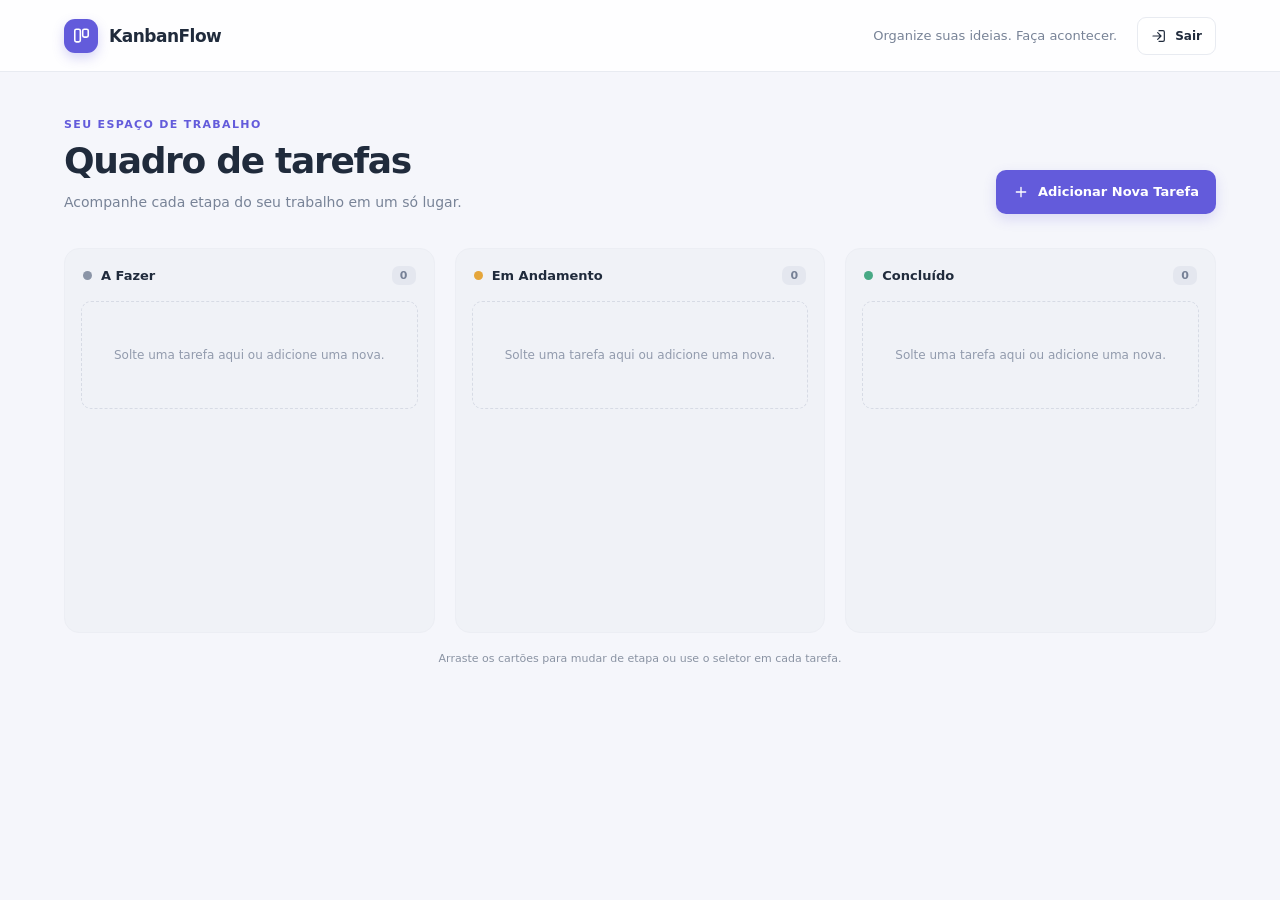
==== board.html @ ca97bd76 "Add files via upload" ====
<!doctype html>
<html lang="pt-BR">
<head>
  <meta charset="utf-8">
  <meta name="viewport" content="width=device-width, initial-scale=1">
  <meta name="theme-color" content="#f6f7fb">
  <title>KanbanFlow — Quadro</title>
  <link rel="stylesheet" href="board.css">
</head>
<body>
  <header class="topbar">
    <div class="brand">
      <span class="brand-mark" aria-hidden="true">
        <svg width="19" height="19" viewBox="0 0 24 24" fill="none">
          <rect x="3.5" y="4" width="7" height="16" rx="2" stroke="currentColor" stroke-width="2"/>
          <rect x="13.5" y="4" width="7" height="10" rx="2" stroke="currentColor" stroke-width="2"/>
        </svg>
      </span>
      KanbanFlow
    </div>
    <div class="topbar-actions">
      <span class="topbar-note">Organize suas ideias. Faça acontecer.</span>
      <button class="logout-button" id="logout-button" type="button" aria-label="Sair da conta">
        <svg viewBox="0 0 24 24" fill="none" aria-hidden="true">
          <path d="M10 17l5-5-5-5m5 5H3m9-8h6a2 2 0 0 1 2 2v12a2 2 0 0 1-2 2h-6" stroke="currentColor" stroke-width="1.8" stroke-linecap="round" stroke-linejoin="round"/>
        </svg>
        Sair
      </button>
    </div>
  </header>

  <main>
    <section class="page-heading" aria-labelledby="page-title">
      <div>
        <p class="eyebrow">Seu espaço de trabalho</p>
        <h1 id="page-title">Quadro de tarefas</h1>
        <p class="subtitle">Acompanhe cada etapa do seu trabalho em um só lugar.</p>
      </div>
      <button class="primary-button" id="open-modal" type="button">
        <svg width="16" height="16" viewBox="0 0 24 24" fill="none" aria-hidden="true">
          <path d="M12 5v14M5 12h14" stroke="currentColor" stroke-width="2" stroke-linecap="round"/>
        </svg>
        Adicionar Nova Tarefa
      </button>
    </section>

    <section class="board" aria-label="Quadro Kanban">
      <section class="column" data-status="todo" aria-labelledby="todo-heading">
        <div class="column-heading">
          <h2 class="column-title" id="todo-heading"><span class="status-dot"></span>A Fazer</h2>
          <span class="count" aria-label="0 tarefas">0</span>
        </div>
        <div class="card-list" data-list="todo" aria-label="Tarefas a fazer"></div>
      </section>
      <section class="column" data-status="doing" aria-labelledby="doing-heading">
        <div class="column-heading">
          <h2 class="column-title" id="doing-heading"><span class="status-dot"></span>Em Andamento</h2>
          <span class="count" aria-label="0 tarefas">0</span>
        </div>
        <div class="card-list" data-list="doing" aria-label="Tarefas em andamento"></div>
      </section>
      <section class="column" data-status="done" aria-labelledby="done-heading">
        <div class="column-heading">
          <h2 class="column-title" id="done-heading"><span class="status-dot"></span>Concluído</h2>
          <span class="count" aria-label="0 tarefas">0</span>
        </div>
        <div class="card-list" data-list="done" aria-label="Tarefas concluídas"></div>
      </section>
    </section>
    <p class="board-hint">Arraste os cartões para mudar de etapa ou use o seletor em cada tarefa.</p>
  </main>

  <dialog id="task-dialog" aria-labelledby="dialog-title">
    <form class="modal-content" id="task-form">
      <div class="modal-header">
        <div>
          <h2 id="dialog-title">Nova tarefa</h2>
          <p>Adicione uma atividade ao seu quadro.</p>
        </div>
        <button class="icon-button modal-close" id="close-modal" type="button" aria-label="Fechar formulário">
          <svg width="17" height="17" viewBox="0 0 24 24" fill="none" aria-hidden="true">
            <path d="m6 6 12 12M18 6 6 18" stroke="currentColor" stroke-width="2" stroke-linecap="round"/>
          </svg>
        </button>
      </div>
      <div class="field">
        <label for="task-title">Título</label>
        <input id="task-title" name="title" type="text" maxlength="100" placeholder="Ex.: Preparar apresentação" required>
      </div>
      <div class="field">
        <label for="task-description">Descrição <span class="optional-label">(opcional)</span></label>
        <textarea id="task-description" name="description" maxlength="500" placeholder="Inclua detalhes importantes sobre esta tarefa..."></textarea>
      </div>
      <div class="modal-actions">
        <button class="secondary-button" id="cancel-modal" type="button">Cancelar</button>
        <button class="primary-button" type="submit">Criar tarefa</button>
      </div>
    </form>
  </dialog>
  <div class="toast" id="toast" role="status" aria-live="polite" hidden></div>
  <script src="board.js" defer></script>
</body>
</html>
---- board.css ----
/* Estilos do quadro Kanban. */
:root {
      color-scheme: light;
      --ink: #202b3c;
      --muted: #788397;
      --line: #e8ebf1;
      --surface: #fff;
      --canvas: #f5f6fb;
      --green: #2c9b73;
      --red: #d34b5e;
      --accent: #635bdb;
      --accent-dark: #5149c5;
      --shadow: 0 8px 24px rgba(31, 42, 68, .055);
      font-family: Inter, ui-sans-serif, system-ui, -apple-system, BlinkMacSystemFont, "Segoe UI", sans-serif;
    }

    * { box-sizing: border-box; }

    body {
      min-width: 320px;
      min-height: 100vh;
      margin: 0;
      color: var(--ink);
      background: var(--canvas);
    }

    button, input, textarea, select { font: inherit; }
    button { cursor: pointer; }

    .topbar {
      height: 72px;
      display: flex;
      align-items: center;
      justify-content: space-between;
      gap: 20px;
      padding: 0 clamp(20px, 5vw, 72px);
      background: rgba(255, 255, 255, .92);
      border-bottom: 1px solid var(--line);
    }

    .brand {
      display: inline-flex;
      align-items: center;
      gap: 11px;
      font-size: 17px;
      font-weight: 750;
      letter-spacing: -.5px;
    }

    .brand-mark {
      width: 34px;
      height: 34px;
      display: grid;
      place-items: center;
      border-radius: 11px;
      color: #fff;
      background: var(--accent);
      box-shadow: 0 5px 12px rgba(99, 91, 219, .25);
    }

    .topbar-note {
      color: var(--muted);
      font-size: 13px;
    }

    .topbar-actions {
      display: flex;
      align-items: center;
      gap: 20px;
    }

    .logout-button {
      min-height: 38px;
      display: inline-flex;
      align-items: center;
      justify-content: center;
      gap: 8px;
      padding: 0 13px;
      border: 1px solid var(--line);
      border-radius: 9px;
      color: var(--ink);
      background: var(--surface);
      font-size: 12px;
      font-weight: 650;
      transition: border-color .18s ease, color .18s ease, background .18s ease;
    }

    .logout-button:hover {
      border-color: rgba(99, 91, 219, .35);
      color: var(--accent);
      background: #f8f7ff;
    }

    .logout-button svg { width: 16px; height: 16px; }
    .logout-button:focus-visible { outline: 3px solid rgba(99, 91, 219, .3); outline-offset: 2px; }

    main {
      width: min(1440px, 100%);
      margin: 0 auto;
      padding: 46px clamp(20px, 5vw, 72px) 64px;
    }

    .page-heading {
      display: flex;
      align-items: flex-end;
      justify-content: space-between;
      gap: 24px;
      margin-bottom: 34px;
    }

    .eyebrow {
      margin: 0 0 9px;
      color: var(--accent);
      font-size: 11px;
      font-weight: 750;
      letter-spacing: 1.35px;
      text-transform: uppercase;
    }

    h1 {
      margin: 0;
      font-size: clamp(27px, 4vw, 36px);
      line-height: 1.15;
      letter-spacing: -1.3px;
    }

    .subtitle {
      margin: 10px 0 0;
      color: var(--muted);
      font-size: 14px;
      line-height: 1.6;
    }

    .primary-button {
      min-height: 44px;
      display: inline-flex;
      align-items: center;
      justify-content: center;
      gap: 9px;
      padding: 0 17px;
      border: 0;
      border-radius: 10px;
      color: #fff;
      background: var(--accent);
      box-shadow: 0 5px 13px rgba(99, 91, 219, .19);
      font-size: 13px;
      font-weight: 700;
      white-space: nowrap;
      transition: background .18s ease, transform .18s ease;
    }

    .primary-button:hover { background: var(--accent-dark); transform: translateY(-1px); }
    .primary-button:focus-visible, .icon-button:focus-visible, .status-select:focus-visible,
    .modal-close:focus-visible, .secondary-button:focus-visible {
      outline: 3px solid rgba(99, 91, 219, .3);
      outline-offset: 2px;
    }

    .board {
      display: grid;
      grid-template-columns: repeat(3, minmax(0, 1fr));
      align-items: start;
      gap: 20px;
    }

    .column {
      min-width: 0;
      min-height: 385px;
      padding: 16px;
      border: 1px solid #eceef4;
      border-radius: 15px;
      background: #f0f2f7;
      transition: background .18s ease, border-color .18s ease;
    }

    .column.is-over {
      border-color: rgba(99, 91, 219, .48);
      background: #ecebff;
    }

    .column-heading {
      display: flex;
      align-items: center;
      justify-content: space-between;
      gap: 10px;
      margin: 1px 2px 16px;
    }

    .column-title {
      display: flex;
      align-items: center;
      gap: 9px;
      margin: 0;
      font-size: 13px;
      font-weight: 750;
    }

    .status-dot { width: 9px; height: 9px; border-radius: 50%; }
    [data-status="todo"] .status-dot { background: #8b95a7; }
    [data-status="doing"] .status-dot { background: #e5a63b; }
    [data-status="done"] .status-dot { background: #48a985; }

    .count {
      min-width: 24px;
      padding: 3px 7px;
      border-radius: 7px;
      color: #768196;
      background: #e4e7ef;
      font-size: 11px;
      font-weight: 700;
      text-align: center;
    }

    .card-list {
      min-height: 310px;
      display: flex;
      flex-direction: column;
      gap: 11px;
    }

    .task-card {
      padding: 15px 15px 12px;
      border: 1px solid #eceef3;
      border-radius: 11px;
      background: var(--surface);
      box-shadow: 0 3px 9px rgba(31, 42, 68, .035);
      transition: box-shadow .18s ease, transform .18s ease, opacity .18s ease;
    }

    .task-card:hover {
      box-shadow: 0 8px 18px rgba(31, 42, 68, .08);
      transform: translateY(-1px);
    }

    .task-card.is-dragging { opacity: .42; transform: rotate(1deg); }

    .card-top {
      display: flex;
      align-items: flex-start;
      justify-content: space-between;
      gap: 12px;
    }

    .task-title {
      margin: 0;
      overflow-wrap: anywhere;
      font-size: 13px;
      font-weight: 700;
      line-height: 1.5;
    }

    .task-description {
      margin: 8px 0 13px;
      color: var(--muted);
      font-size: 12px;
      line-height: 1.65;
      overflow-wrap: anywhere;
      white-space: pre-wrap;
    }

    .icon-button {
      width: 29px;
      height: 29px;
      flex: 0 0 29px;
      display: grid;
      place-items: center;
      margin: -4px -5px 0 0;
      padding: 0;
      border: 0;
      border-radius: 7px;
      color: #9aa2b1;
      background: transparent;
      transition: color .18s ease, background .18s ease;
    }

    .icon-button:hover { color: #d34b5e; background: #fff0f2; }

    .card-footer {
      display: flex;
      justify-content: flex-end;
      padding-top: 10px;
      border-top: 1px solid #f0f1f5;
    }

    .status-select {
      max-width: 100%;
      padding: 4px 20px 4px 7px;
      border: 0;
      border-radius: 6px;
      color: #7a8497;
      background: #f6f7fa;
      font-size: 10px;
      cursor: pointer;
    }

    .empty-state {
      display: grid;
      place-items: center;
      min-height: 108px;
      padding: 18px;
      border: 1px dashed #d7dbe5;
      border-radius: 10px;
      color: #929bad;
      font-size: 12px;
      text-align: center;
    }

    .board-hint {
      margin: 19px 0 0;
      color: #8a93a3;
      font-size: 11px;
      text-align: center;
    }

    dialog {
      width: min(440px, calc(100% - 32px));
      max-height: calc(100% - 32px);
      padding: 0;
      border: 0;
      border-radius: 16px;
      color: var(--ink);
      box-shadow: 0 24px 80px rgba(26, 34, 55, .22);
    }

    dialog::backdrop { background: rgba(27, 35, 54, .42); backdrop-filter: blur(3px); }

    .modal-content { padding: 25px; }

    .modal-header {
      display: flex;
      align-items: flex-start;
      justify-content: space-between;
      gap: 16px;
      margin-bottom: 22px;
    }

    .modal-header h2 { margin: 0; font-size: 20px; letter-spacing: -.5px; }
    .modal-header p { margin: 6px 0 0; color: var(--muted); font-size: 12px; }
    .modal-close { margin: -5px -5px 0 0; }

    .field { display: grid; gap: 7px; margin-bottom: 16px; }
    .field label { font-size: 12px; font-weight: 700; }
    .optional-label { color: #929bad; font-weight: 400; }

    .field input, .field textarea {
      width: 100%;
      padding: 11px 12px;
      border: 1px solid #dfe3eb;
      border-radius: 9px;
      color: var(--ink);
      background: #fff;
      font-size: 13px;
      outline: none;
      transition: border-color .18s ease, box-shadow .18s ease;
    }

    .field input:focus, .field textarea:focus {
      border-color: var(--accent);
      box-shadow: 0 0 0 3px rgba(99, 91, 219, .12);
    }

    .field textarea { min-height: 106px; resize: vertical; }

    .modal-actions {
      display: flex;
      justify-content: flex-end;
      gap: 9px;
      margin-top: 22px;
    }

    .secondary-button {
      min-height: 40px;
      padding: 0 14px;
      border: 1px solid var(--line);
      border-radius: 9px;
      color: #667186;
      background: #fff;
      font-size: 12px;
      font-weight: 650;
    }

    .modal-actions .primary-button { min-height: 40px; }

    .toast {
      position: fixed;
      right: 22px;
      bottom: 22px;
      z-index: 3;
      max-width: min(380px, calc(100% - 44px));
      padding: 12px 16px;
      border-radius: 10px;
      color: #fff;
      background: #273248;
      box-shadow: var(--shadow);
      font-size: 12px;
    }

    .toast[hidden] { display: none; }

    @media (max-width: 900px) {
      .board { grid-template-columns: repeat(2, minmax(0, 1fr)); }
      .column:last-child { grid-column: 1 / -1; min-height: 260px; }
      .column:last-child .card-list { min-height: 180px; }
    }

    @media (max-width: 620px) {
      .topbar { height: 62px; padding: 0 18px; }
      .topbar-note { display: none; }
      main { padding: 32px 16px 42px; }
      .page-heading { align-items: flex-start; flex-direction: column; gap: 18px; margin-bottom: 24px; }
      .page-heading .primary-button { width: 100%; }
      .board { grid-template-columns: minmax(0, 1fr); gap: 13px; }
      .column, .column:last-child { grid-column: auto; min-height: 0; padding: 14px; }
      .card-list, .column:last-child .card-list { min-height: 125px; }
      .board-hint { line-height: 1.5; }
    }

    @media (prefers-reduced-motion: reduce) {
      *, *::before, *::after { scroll-behavior: auto !important; transition-duration: .01ms !important; }
    }
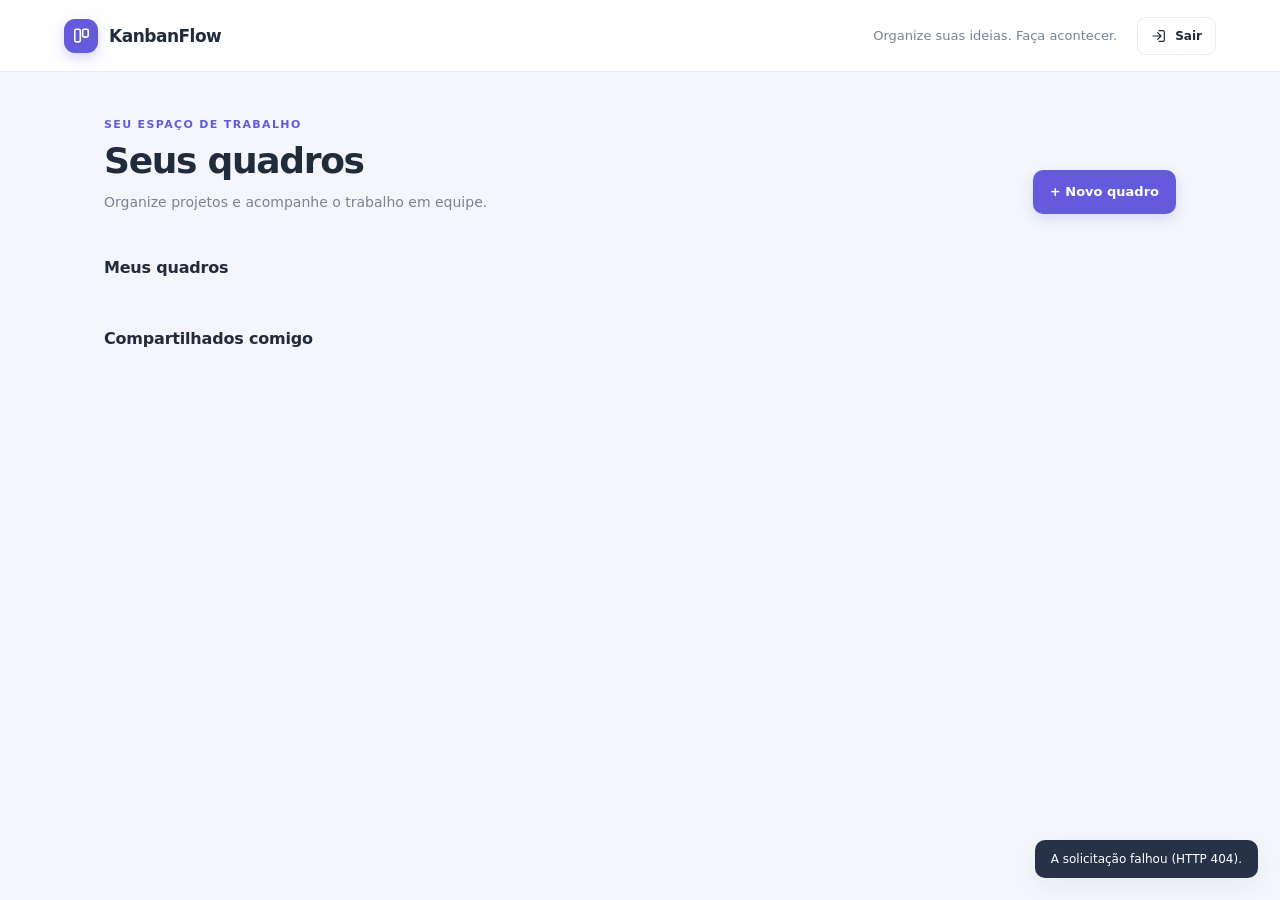
==== commit 610fc0eb: "Add files via upload" ====
--- a/board.html
+++ b/board.html
@@ -19,7 +19,9 @@
       KanbanFlow
     </div>
     <div class="topbar-actions">
-      <span class="topbar-note">Organize suas ideias. Faça acontecer.</span>
+      <a class="secondary-button" href="./boards.html">Voltar aos quadros</a>
+      <span class="role-badge" id="board-role"></span>
+      <button class="secondary-button" id="share-board" type="button" hidden>Compartilhar</button>
       <button class="logout-button" id="logout-button" type="button" aria-label="Sair da conta">
         <svg viewBox="0 0 24 24" fill="none" aria-hidden="true">
           <path d="M10 17l5-5-5-5m5 5H3m9-8h6a2 2 0 0 1 2 2v12a2 2 0 0 1-2 2h-6" stroke="currentColor" stroke-width="1.8" stroke-linecap="round" stroke-linejoin="round"/>
@@ -33,7 +35,7 @@
     <section class="page-heading" aria-labelledby="page-title">
       <div>
         <p class="eyebrow">Seu espaço de trabalho</p>
-        <h1 id="page-title">Quadro de tarefas</h1>
+        <h1 id="page-title">Carregando quadro...</h1>
         <p class="subtitle">Acompanhe cada etapa do seu trabalho em um só lugar.</p>
       </div>
       <button class="primary-button" id="open-modal" type="button">
@@ -97,6 +99,35 @@
       </div>
     </form>
   </dialog>
+  <dialog id="share-dialog" aria-labelledby="share-dialog-title">
+    <form class="modal-content" id="share-form">
+      <div class="modal-header">
+        <div>
+          <h2 id="share-dialog-title">Compartilhar quadro</h2>
+          <p>Convide pessoas e gerencie o acesso.</p>
+        </div>
+        <button class="icon-button modal-close" id="close-share" type="button" aria-label="Fechar compartilhamento">×</button>
+      </div>
+      <div class="field">
+        <label for="invite-email">E-mail</label>
+        <input id="invite-email" name="email" type="email" maxlength="254" required>
+      </div>
+      <div class="field">
+        <label for="invite-role">Papel</label>
+        <select id="invite-role" name="role">
+          <option value="EDITOR">Editor</option>
+          <option value="VIEWER">Leitor</option>
+        </select>
+      </div>
+      <div class="modal-actions">
+        <button class="secondary-button" id="cancel-share" type="button">Fechar</button>
+        <button class="primary-button" type="submit">Convidar</button>
+      </div>
+      <p class="share-feedback" id="share-feedback" role="status" aria-live="polite"></p>
+      <h3 class="members-heading">Membros do quadro</h3>
+      <ul class="member-list" id="member-list"></ul>
+    </form>
+  </dialog>
   <div class="toast" id="toast" role="status" aria-live="polite" hidden></div>
   <script src="board.js" defer></script>
 </body>
--- a/board.css
+++ b/board.css
@@ -15,6 +15,7 @@
     }
 
     * { box-sizing: border-box; }
+    [hidden] { display: none !important; }
 
     body {
       min-width: 320px;
@@ -248,6 +249,8 @@
       font-weight: 700;
       line-height: 1.5;
     }
+    .task-detail-link { color: inherit; text-decoration: none; }
+    .task-detail-link:hover { color: var(--accent); text-decoration: underline; }
 
     .task-description {
       margin: 8px 0 13px;
@@ -281,6 +284,14 @@
       padding-top: 10px;
       border-top: 1px solid #f0f1f5;
     }
+    .task-meta { display: flex; flex-wrap: wrap; align-items: center; gap: 6px; margin: 12px 0; }
+    .task-meta-item, .priority-badge, .label-badge { max-width: 100%; padding: 4px 7px; border-radius: 6px; font-size: 10px; overflow-wrap: anywhere; }
+    .task-meta-item { color: #748095; background: #f5f6fa; }
+    .priority-badge { font-weight: 700; }
+    .priority-low { color: #287c5b; background: #e8f7ef; }
+    .priority-medium { color: #9a6a13; background: #fff4dc; }
+    .priority-high { color: #b13e4e; background: #fff0f2; }
+    .label-badge { color: #5952bf; background: #f1f0ff; }
 
     .status-select {
       max-width: 100%;
@@ -342,7 +353,7 @@
     .field label { font-size: 12px; font-weight: 700; }
     .optional-label { color: #929bad; font-weight: 400; }
 
-    .field input, .field textarea {
+    .field input, .field textarea, .field select {
       width: 100%;
       padding: 11px 12px;
       border: 1px solid #dfe3eb;
@@ -354,12 +365,26 @@
       transition: border-color .18s ease, box-shadow .18s ease;
     }
 
-    .field input:focus, .field textarea:focus {
+    .field input:focus, .field textarea:focus, .field select:focus {
       border-color: var(--accent);
       box-shadow: 0 0 0 3px rgba(99, 91, 219, .12);
     }
 
     .field textarea { min-height: 106px; resize: vertical; }
+
+    .share-feedback { min-height: 1em; margin: 14px 0; color: var(--green); font-size: 12px; }
+    .share-feedback.is-error { color: var(--red); }
+    .members-heading { margin: 22px 0 10px; font-size: 13px; }
+    .member-list { display: grid; gap: 10px; max-height: 240px; overflow: auto; margin: 0; padding: 0; list-style: none; }
+    .member-row { display: flex; align-items: center; justify-content: space-between; gap: 12px; padding: 10px; border: 1px solid var(--line); border-radius: 9px; }
+    .member-identity { min-width: 0; display: grid; gap: 4px; }
+    .member-identity strong { overflow-wrap: anywhere; font-size: 12px; }
+    .member-identity span { overflow-wrap: anywhere; color: var(--muted); font-size: 10px; }
+    .member-controls { display: flex; flex-wrap: wrap; justify-content: flex-end; gap: 6px; }
+    .member-role { max-width: 100px; padding: 5px 6px; border: 1px solid var(--line); border-radius: 6px; color: var(--ink); background: white; font-size: 10px; }
+    .role-badge { flex: 0 0 auto; padding: 5px 8px; border-radius: 7px; color: var(--accent); background: #f1f0ff; font-size: 10px; font-weight: 700; }
+    .remove-member { padding: 5px 7px; border: 0; border-radius: 6px; color: var(--red); background: #fff0f2; font-size: 10px; }
+    .remove-member:disabled, .member-role:disabled { opacity: .6; cursor: wait; }
 
     .modal-actions {
       display: flex;
@@ -404,8 +429,8 @@
     }
 
     @media (max-width: 620px) {
-      .topbar { height: 62px; padding: 0 18px; }
-      .topbar-note { display: none; }
+      .topbar { height: auto; min-height: 62px; flex-wrap: wrap; padding: 10px 18px; }
+      .topbar-actions { flex-wrap: wrap; justify-content: flex-end; gap: 8px; }
       main { padding: 32px 16px 42px; }
       .page-heading { align-items: flex-start; flex-direction: column; gap: 18px; margin-bottom: 24px; }
       .page-heading .primary-button { width: 100%; }
